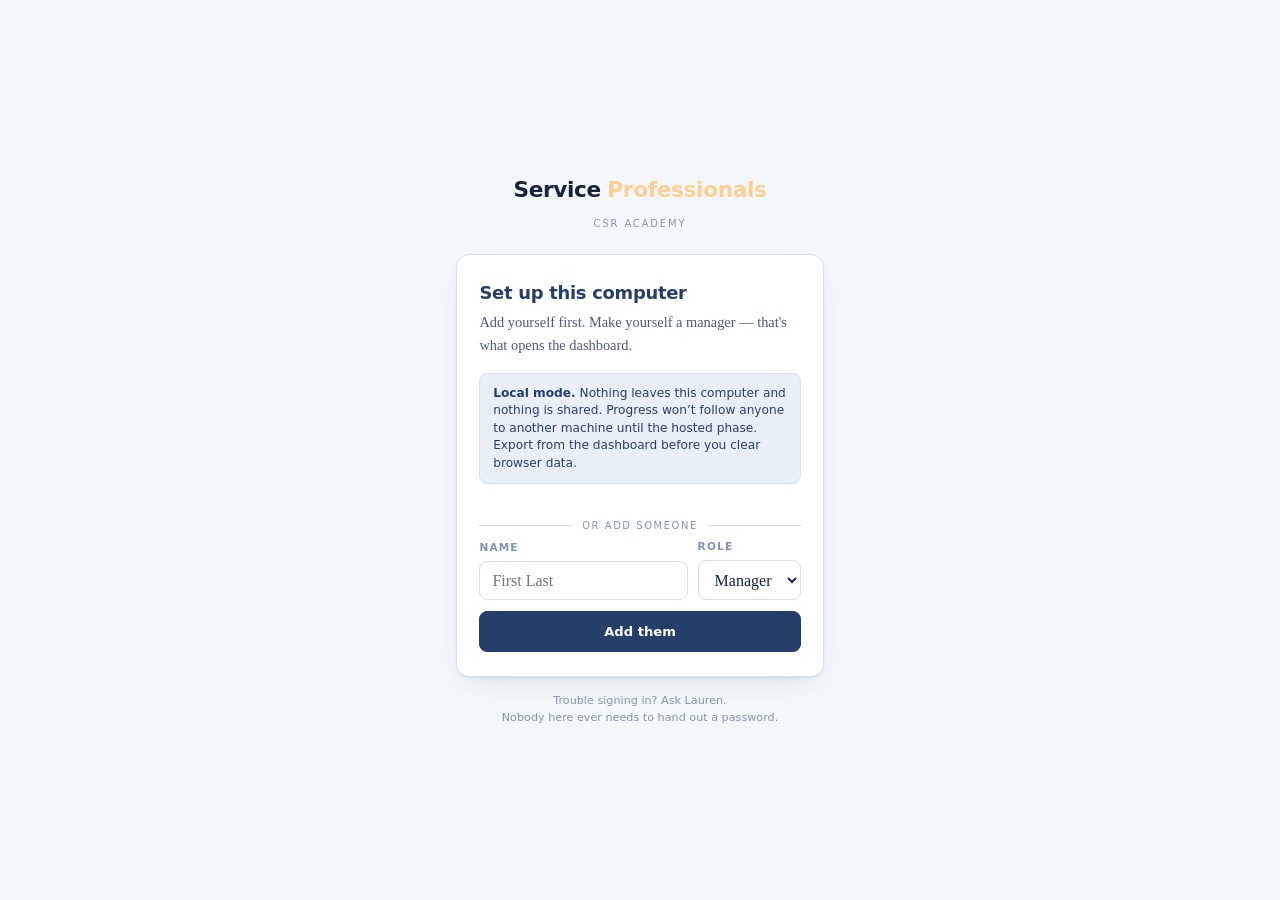
==== public/index.html @ 9e1156f3 "CSR Academy: 13-day workbook, local backend, manager dashboard The book, the dashboard and the data " ====
<!doctype html>
<html lang="en">
<head>
<meta charset="utf-8">
<meta name="viewport" content="width=device-width, initial-scale=1">
<title>Sign in — Service Professionals CSR Academy</title>
<link rel="stylesheet" href="assets/sp-brand.css">
<style>
  body{min-height:100vh;display:grid;place-items:center;padding:1.25rem}
  .wrap{width:100%;max-width:23rem}
  .crest{text-align:center;margin-bottom:1.4rem}
  .crest .crest-mark{justify-content:center;font-size:1.35rem}
  .crest .eyebrow{margin-top:.5rem;color:var(--ink-faint)}
  .card{background:var(--card);border:1px solid var(--rule);border-radius:13px;
        box-shadow:var(--shadow);padding:1.5rem 1.4rem}
  .card > form{display:grid;gap:.9rem}
  h1{font-size:1.12rem;font-weight:800;letter-spacing:-.015em;color:var(--navy)}
  .sub{font-size:.9rem;color:var(--ink-soft);margin-top:.2rem}
  .row{display:flex;align-items:center;gap:.75rem;flex-wrap:wrap}
  .row .spacer{flex:1}
  .link{background:none;border:0;padding:0;font-family:var(--sans);font-size:.76rem;
        color:var(--cyan-ink);text-decoration:underline}
  .foot{margin-top:1rem;text-align:center;font-family:var(--sans);font-size:.7rem;color:var(--ink-faint);line-height:1.5}
  .pane[hidden]{display:none}

  /* Google is the path everyone takes; it gets the whole width. */
  .gbtn{display:flex;align-items:center;justify-content:center;gap:.6rem;width:100%;
        margin-top:1.1rem;padding:.7rem .95rem;border-radius:9px;
        background:var(--card);border:1px solid var(--rule);
        font-family:var(--sans);font-size:.9rem;font-weight:600;color:var(--ink)}
  .gbtn:hover{border-color:var(--cyan);box-shadow:0 0 0 3px var(--cyan-wash)}
  .gbtn[disabled]{opacity:.55;cursor:not-allowed}
  .gbtn svg{width:1.05rem;height:1.05rem;flex:none}

  .or{display:flex;align-items:center;gap:.6rem;margin:1.1rem 0 .2rem;
      font-family:var(--sans);font-size:.62rem;letter-spacing:.16em;text-transform:uppercase;color:var(--ink-faint)}
  .or::before,.or::after{content:"";flex:1;height:1px;background:var(--rule)}
  .fallback[hidden]{display:none}
  .busy{display:grid;gap:.5rem;place-items:center;padding:1.6rem 0;text-align:center}
  .busy .sub{margin:0}
  .spin{width:1.3rem;height:1.3rem;border-radius:50%;border:2px solid var(--rule);
        border-top-color:var(--cyan);animation:sp .8s linear infinite}
  @keyframes sp{to{transform:rotate(360deg)}}
  @media (prefers-reduced-motion:reduce){.spin{animation-duration:2.4s}}

  /* local mode */
  .who-list{display:grid;gap:.4rem;margin-top:1rem}
  .who-btn{display:flex;align-items:center;gap:.6rem;width:100%;text-align:left;
           padding:.6rem .8rem;border-radius:9px;background:var(--card);border:1px solid var(--rule);
           font-family:var(--sans);font-size:.9rem;font-weight:600;color:var(--ink)}
  .who-btn:hover{border-color:var(--cyan);box-shadow:0 0 0 3px var(--cyan-wash)}
  .who-btn .tag{margin-left:auto;font-size:.6rem;letter-spacing:.12em;text-transform:uppercase;
                font-weight:700;color:var(--ink-faint)}
  .who-btn .tag.mgr{color:var(--orange-ink)}
  .addbox{display:grid;gap:.7rem;margin-top:.3rem}
  .addbox .row2{display:grid;grid-template-columns:1fr auto;gap:.6rem;align-items:end}
</style>
</head>
<body>
<div class="wrap">
  <div class="crest">
    <div class="crest-mark"><b>Service</b><span>Professionals</span></div>
    <div class="eyebrow">CSR Academy</div>
  </div>

  <div class="card">
    <!-- coming back from Google, or checking an existing session -->
    <div class="pane" id="paneBusy">
      <div class="busy">
        <div class="spin" aria-hidden="true"></div>
        <p class="sub" id="busyText">Signing you in…</p>
      </div>
    </div>

    <!-- local mode: say who you are. No password, because there is nothing
         here a person holding this laptop doesn't already have. -->
    <div class="pane" id="paneLocal" hidden>
      <h1 id="localTitle">Who&rsquo;s using this computer?</h1>
      <p class="sub" id="localSub">Everything saves in this browser, on this machine.</p>

      <div class="msg info" style="margin-top:1rem;font-size:.76rem">
        <b>Local mode.</b> Nothing leaves this computer and nothing is shared.
        Progress won&rsquo;t follow anyone to another machine until the hosted
        phase. Export from the dashboard before you clear browser data.
      </div>

      <div class="msg err" id="errLocal" hidden style="margin-top:.7rem"></div>

      <div class="who-list" id="whoList"></div>

      <div class="or" id="addDivider">or add someone</div>
      <form class="addbox" id="formAdd">
        <div class="row2">
          <div class="field">
            <label for="newName">Name</label>
            <input id="newName" type="text" autocomplete="off" required placeholder="First Last">
          </div>
          <div class="field">
            <label for="newRole">Role</label>
            <select id="newRole">
              <option value="rep">Rep</option>
              <option value="manager">Manager</option>
            </select>
          </div>
        </div>
        <button type="submit" class="btn primary" id="btnAdd">Add them</button>
      </form>
    </div>

    <!-- sign in -->
    <div class="pane" id="paneSignIn" hidden>
      <h1>Sign in</h1>
      <p class="sub">Your workbook saves to your account, so you can pick up where you left off on any computer.</p>

      <div class="msg err" id="errTop" hidden style="margin-top:1rem"></div>

      <button type="button" class="gbtn" id="btnGoogle">
        <svg viewBox="0 0 18 18" aria-hidden="true">
          <path fill="#4285F4" d="M17.64 9.2c0-.64-.06-1.25-.16-1.84H9v3.48h4.84a4.14 4.14 0 0 1-1.8 2.72v2.26h2.92c1.7-1.57 2.68-3.88 2.68-6.62z"/>
          <path fill="#34A853" d="M9 18c2.43 0 4.47-.8 5.96-2.18l-2.92-2.26c-.8.54-1.84.86-3.04.86-2.34 0-4.32-1.58-5.03-3.7H.96v2.33A9 9 0 0 0 9 18z"/>
          <path fill="#FBBC05" d="M3.97 10.72a5.4 5.4 0 0 1 0-3.44V4.95H.96a9 9 0 0 0 0 8.1l3-2.33z"/>
          <path fill="#EA4335" d="M9 3.58c1.32 0 2.5.45 3.44 1.35l2.58-2.58C13.46.9 11.43 0 9 0A9 9 0 0 0 .96 4.95l3.01 2.33C4.68 5.16 6.66 3.58 9 3.58z"/>
        </svg>
        Sign in with Google
      </button>
      <p class="sub" style="margin-top:.55rem;font-size:.78rem;text-align:center">
        Use your <b>@service-professionals.com</b> account.
      </p>

      <div class="or">or</div>
      <div class="row" style="justify-content:center">
        <button type="button" class="link" id="toEmail">Sign in with email and password instead</button>
      </div>

      <div class="fallback" id="fallback" hidden>
        <form id="formSignIn" style="margin-top:1rem">
          <div class="msg err" id="errSignIn" hidden></div>
          <div class="field">
            <label for="email">Work email</label>
            <input id="email" type="email" autocomplete="username" required>
          </div>
          <div class="field">
            <label for="password">Password</label>
            <input id="password" type="password" autocomplete="current-password" required>
          </div>
          <div class="row">
            <button type="submit" class="btn primary" id="btnSignIn">Sign in</button>
            <span class="spacer"></span>
            <button type="button" class="link" id="toReset">Forgot password</button>
          </div>
        </form>
      </div>
    </div>

    <!-- request a reset -->
    <div class="pane" id="paneReset" hidden>
      <h1>Reset your password</h1>
      <p class="sub">We&rsquo;ll email you a link to set a new one. This is only for email sign-in &mdash; Google accounts don&rsquo;t have a password here.</p>
      <form id="formReset" style="margin-top:1.1rem">
        <div class="msg err" id="errReset" hidden></div>
        <div class="msg ok" id="okReset" hidden></div>
        <div class="field">
          <label for="resetEmail">Work email</label>
          <input id="resetEmail" type="email" autocomplete="username" required>
        </div>
        <div class="row">
          <button type="submit" class="btn primary" id="btnReset">Send the link</button>
          <span class="spacer"></span>
          <button type="button" class="link" id="backToSignIn">Back to sign in</button>
        </div>
      </form>
    </div>

    <!-- set a new password (arrived from the emailed link) -->
    <div class="pane" id="paneNew" hidden>
      <h1>Choose a new password</h1>
      <p class="sub">At least 10 characters. Use something you don&rsquo;t use anywhere else.</p>
      <form id="formNew" style="margin-top:1.1rem">
        <div class="msg err" id="errNew" hidden></div>
        <div class="field">
          <label for="newPassword">New password</label>
          <input id="newPassword" type="password" autocomplete="new-password" minlength="10" required>
        </div>
        <div class="field">
          <label for="newPassword2">Type it again</label>
          <input id="newPassword2" type="password" autocomplete="new-password" minlength="10" required>
        </div>
        <button type="submit" class="btn primary" id="btnNew">Save and continue</button>
      </form>
    </div>
  </div>

  <p class="foot">Trouble signing in? Ask Lauren.<br>Nobody here ever needs to hand out a password.</p>
</div>

<script src="assets/sp-config.js"></script>
<script src="assets/sp-api.js"></script>
<script src="assets/sp-local.js"></script>
<script>
(function () {
  "use strict";
  var $ = function (id) { return document.getElementById(id); };
  var PANES = ["paneBusy", "paneLocal", "paneSignIn", "paneReset", "paneNew"];
  var local = !!(window.SP && SP.isLocal && SP.isLocal());

  function pane(name) {
    PANES.forEach(function (p) { $(p).hidden = (p !== name); });
  }
  function show(el, text) { el.textContent = text; el.hidden = false; }
  function hide(el) { el.hidden = true; }

  function land() {
    /* managers go to the dashboard, reps go to the book */
    location.href = SP.isManager() ? "dashboard.html" : "book.html";
  }

  function toSignIn(message) {
    pane("paneSignIn");
    if (message) show($("errTop"), message); else hide($("errTop"));
  }

  function esc(s) {
    return String(s == null ? "" : s).replace(/[&<>"]/g, function (c) {
      return { "&": "&amp;", "<": "&lt;", ">": "&gt;", '"': "&quot;" }[c];
    });
  }

  if (!SP.configured()) {
    /* Only reachable if assets/sp-local.js failed to load. */
    toSignIn("Something didn't load — assets/sp-local.js is missing. Reload the page.");
    $("btnGoogle").disabled = true;
    $("btnSignIn").disabled = true;
    return;
  }

  /* ================================ local =============================== */
  if (local) {
    var firstRun = false;

    function renderWho() {
      return SP.listPeople().then(function (people) {
        firstRun = !people.length;
        $("localTitle").textContent = firstRun ? "Set up this computer" : "Who’s using this computer?";
        $("localSub").textContent = firstRun
          ? "Add yourself first. Make yourself a manager — that's what opens the dashboard."
          : "Everything saves in this browser, on this machine.";
        $("whoList").innerHTML = people.map(function (p) {
          return '<button type="button" class="who-btn" data-who="' + esc(p.id) + '">' +
            esc(p.full_name || "(no name)") +
            '<span class="tag' + (p.role === "manager" ? " mgr" : "") + '">' +
            esc(p.role) + "</span></button>";
        }).join("");
        $("addDivider").hidden = firstRun;
        $("newRole").value = firstRun ? "manager" : "rep";
        pane("paneLocal");
      });
    }

    $("whoList").addEventListener("click", function (e) {
      var b = e.target.closest("[data-who]");
      if (!b) return;
      hide($("errLocal"));
      b.disabled = true;
      SP.signInAs(b.dataset.who).then(land, function (err) {
        b.disabled = false;
        show($("errLocal"), err.message);
      });
    });

    $("formAdd").addEventListener("submit", function (e) {
      e.preventDefault();
      hide($("errLocal"));
      var name = $("newName").value.trim();
      if (!name) return;
      var wasFirst = firstRun;
      $("btnAdd").disabled = true;
      SP.createPerson(name, $("newRole").value).then(function (p) {
        $("btnAdd").disabled = false;
        $("newName").value = "";
        /* Setting up for the first time? That person is you — go straight in.
           Adding the rest of the team? Stay here and keep adding. */
        if (wasFirst) return SP.signInAs(p.id).then(land);
        return renderWho();
      }, function (err) {
        $("btnAdd").disabled = false;
        show($("errLocal"), err.message);
      });
    });

    if (SP.signedIn()) {
      pane("paneBusy");
      $("busyText").textContent = "Opening your book…";
      SP.loadProfile().then(function (p) {
        if (p) { land(); return; }
        return SP.signOut().then(renderWho);
      }, renderWho);
    } else {
      renderWho();
    }
    return;
  }

  /* ---- boot: work out what kind of visit this is ----
     A password-reset link is the ONLY thing that gets the new-password screen.
     Google's callback also carries tokens, and used to be mistaken for one. */
  SP.finishSignIn().then(function (r) {
    if (r.kind === "recovery") { pane("paneNew"); return; }
    if (r.kind === "error")    { toSignIn(r.message); return; }
    if (r.kind === "signedin" || SP.signedIn()) {
      $("busyText").textContent = r.kind === "signedin" ? "Signing you in…" : "Checking your session…";
      pane("paneBusy");
      SP.loadProfile().then(function (p) {
        if (!p) { toSignIn("Your account exists but has no profile yet. Tell Lauren."); return; }
        land();
      }, function (err) {
        SP.signOut();
        toSignIn(/not signed in|jwt|token/i.test(err.message || "") ? "" : err.message);
      });
      return;
    }
    toSignIn();
  });

  /* ---- Google ---- */
  $("btnGoogle").addEventListener("click", function () {
    hide($("errTop"));
    this.disabled = true;
    SP.signInWithGoogle().catch(function (err) {
      $("btnGoogle").disabled = false;
      show($("errTop"), err.message);
    });
  });

  /* ---- email fallback ---- */
  $("toEmail").addEventListener("click", function () {
    var f = $("fallback");
    f.hidden = !f.hidden;
    this.textContent = f.hidden ? "Sign in with email and password instead" : "Hide email sign-in";
    if (!f.hidden) $("email").focus();
  });

  $("formSignIn").addEventListener("submit", function (e) {
    e.preventDefault();
    hide($("errSignIn"));
    $("btnSignIn").disabled = true;
    $("btnSignIn").textContent = "Signing in…";
    SP.signIn($("email").value, $("password").value).then(land, function (err) {
      $("btnSignIn").disabled = false;
      $("btnSignIn").textContent = "Sign in";
      var m = /invalid login/i.test(err.message)
        ? "That email and password don't match. Check for caps lock, or use Sign in with Google."
        : err.message;
      show($("errSignIn"), m);
    });
  });

  $("toReset").addEventListener("click", function () {
    $("resetEmail").value = $("email").value;
    pane("paneReset");
  });
  $("backToSignIn").addEventListener("click", function () {
    pane("paneSignIn");
    $("fallback").hidden = false;
    $("toEmail").textContent = "Hide email sign-in";
  });

  $("formReset").addEventListener("submit", function (e) {
    e.preventDefault();
    hide($("errReset")); hide($("okReset"));
    $("btnReset").disabled = true;
    SP.requestPasswordReset($("resetEmail").value).then(function () {
      $("btnReset").disabled = false;
      show($("okReset"), "Check your email for the reset link. It can take a minute to arrive.");
    }, function (err) {
      $("btnReset").disabled = false;
      show($("errReset"), err.message);
    });
  });

  $("formNew").addEventListener("submit", function (e) {
    e.preventDefault();
    hide($("errNew"));
    if ($("newPassword").value !== $("newPassword2").value) {
      show($("errNew"), "Those two passwords don't match.");
      return;
    }
    $("btnNew").disabled = true;
    SP.setPassword($("newPassword").value).then(function () {
      return SP.loadProfile();
    }).then(land, function (err) {
      $("btnNew").disabled = false;
      show($("errNew"), err.message);
    });
  });
})();
</script>
</body>
</html>
---- public/assets/sp-brand.css ----
/* Service Professionals brand tokens — shared by login and dashboard.
   Colors from the company logo guide. Keep in sync with book.html. */
:root{
  --paper:#F4F7FA; --card:#FFFFFF; --card-2:#FBFCFE;
  --ink:#16233A; --ink-soft:#4B5B76; --ink-faint:#8493AB;
  --rule:#D9E0EA; --rule-soft:#E9EEF4;
  --navy:#263F6A; --navy-deep:#1B2E4E; --navy-wash:#E9EFF7;
  --cyan:#009FDA; --cyan-ink:#00749F; --cyan-wash:#E3F4FC;
  --orange:#E37222; --orange-ink:#AF5310; --orange-wash:#FDF0E4;
  --sand:#FBCE92; --sand-wash:#FDF3E3;
  --good:#1E7A5A; --good-wash:#E4F4EE;
  --warn:#B4571A;
  --shadow:0 1px 2px rgba(22,35,58,.06), 0 10px 28px -14px rgba(22,35,58,.22);
  --sans:"Futura","Avenir Next","Century Gothic","Segoe UI",system-ui,-apple-system,sans-serif;
  --serif:"Sitka Text",Charter,"Bitstream Charter",Cambria,Georgia,serif;
  --mono:"IBM Plex Mono",Consolas,"Liberation Mono",ui-monospace,monospace;
}
@media (prefers-color-scheme:dark){
  :root:not([data-theme="light"]){
    --paper:#0E1420; --card:#161F2E; --card-2:#1B2536;
    --ink:#E7EDF6; --ink-soft:#AAB8CD; --ink-faint:#6E7F99;
    --rule:#28364C; --rule-soft:#1F2B3D;
    --navy:#5A87CC; --navy-deep:#0A111C; --navy-wash:#1A2540;
    --cyan:#37B8EC; --cyan-ink:#79CFF4; --cyan-wash:#122A3A;
    --orange:#F08B45; --orange-ink:#F6AE73; --orange-wash:#2C1F13;
    --sand:#E4C48F; --sand-wash:#241D12;
    --good:#57C79C; --good-wash:#12271F;
    --warn:#F0A164;
    --shadow:0 1px 2px rgba(0,0,0,.35), 0 12px 30px -14px rgba(0,0,0,.6);
  }
}
:root[data-theme="dark"]{
  --paper:#0E1420; --card:#161F2E; --card-2:#1B2536;
  --ink:#E7EDF6; --ink-soft:#AAB8CD; --ink-faint:#6E7F99;
  --rule:#28364C; --rule-soft:#1F2B3D;
  --navy:#5A87CC; --navy-deep:#0A111C; --navy-wash:#1A2540;
  --cyan:#37B8EC; --cyan-ink:#79CFF4; --cyan-wash:#122A3A;
  --orange:#F08B45; --orange-ink:#F6AE73; --orange-wash:#2C1F13;
  --sand:#E4C48F; --sand-wash:#241D12;
  --good:#57C79C; --good-wash:#12271F;
  --warn:#F0A164;
  --shadow:0 1px 2px rgba(0,0,0,.35), 0 12px 30px -14px rgba(0,0,0,.6);
}

*{box-sizing:border-box}
body{margin:0;background:var(--paper);color:var(--ink);font-family:var(--serif);font-size:16.5px;line-height:1.6}
h1,h2,h3,h4,.u-sans{font-family:var(--sans);margin:0}
p{margin:0}
a{color:var(--cyan-ink)}
button{font:inherit;color:inherit;cursor:pointer}
:focus-visible{outline:2.5px solid var(--cyan);outline-offset:2px;border-radius:3px}

.crest-mark{display:flex;align-items:baseline;gap:.4rem;font-family:var(--sans)}
.crest-mark b{font-weight:800;letter-spacing:-.015em}
.crest-mark span{font-weight:600;letter-spacing:-.015em;color:var(--sand)}
.eyebrow{font-family:var(--sans);font-size:.62rem;letter-spacing:.19em;text-transform:uppercase}

.btn{font-family:var(--sans);font-size:.82rem;font-weight:600;background:var(--card);color:var(--ink);
     border:1px solid var(--rule);border-radius:8px;padding:.55rem .95rem}
.btn:hover{border-color:var(--cyan);color:var(--cyan-ink)}
.btn.primary{background:var(--navy);color:#fff;border-color:var(--navy)}
.btn.primary:hover{background:var(--cyan);border-color:var(--cyan);color:#04283A}
.btn[disabled]{opacity:.55;cursor:not-allowed}
.btn.ghost{background:transparent;border-style:dashed}

.field{display:grid;gap:.3rem}
.field label{font-family:var(--sans);font-size:.66rem;letter-spacing:.11em;text-transform:uppercase;
             color:var(--ink-faint);font-weight:700}
.field input,.field textarea,.field select{
  width:100%;font-family:var(--serif);font-size:1rem;color:var(--ink);background:var(--card);
  border:1px solid var(--rule);border-radius:8px;padding:.6rem .75rem}
.field input:focus,.field textarea:focus{border-color:var(--cyan);box-shadow:0 0 0 3px var(--cyan-wash);outline:none}

.msg{border-radius:8px;padding:.65rem .8rem;font-family:var(--sans);font-size:.82rem;line-height:1.45}
.msg.err{background:var(--orange-wash);color:var(--orange-ink);border:1px solid var(--orange)}
.msg.ok{background:var(--good-wash);color:var(--good);border:1px solid var(--good)}
.msg.info{background:var(--navy-wash);color:var(--navy);border:1px solid var(--rule)}
.msg[hidden]{display:none}
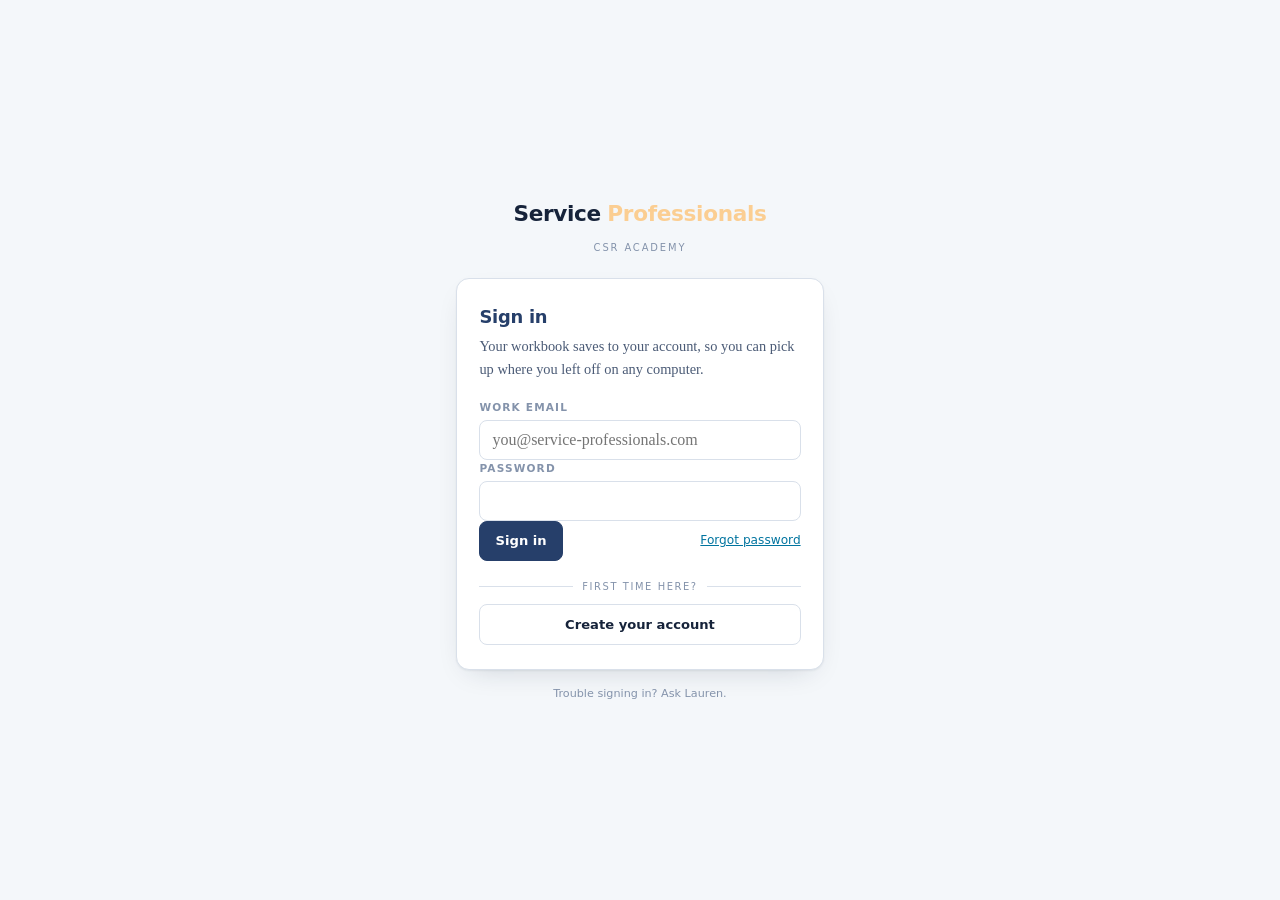
==== commit 13f3345d: "Switch auth to self-service email signup, drop Google SSO Reps create their own account with their w" ====
--- a/public/index.html
+++ b/public/index.html
@@ -22,20 +22,11 @@
         color:var(--cyan-ink);text-decoration:underline}
   .foot{margin-top:1rem;text-align:center;font-family:var(--sans);font-size:.7rem;color:var(--ink-faint);line-height:1.5}
   .pane[hidden]{display:none}
-
-  /* Google is the path everyone takes; it gets the whole width. */
-  .gbtn{display:flex;align-items:center;justify-content:center;gap:.6rem;width:100%;
-        margin-top:1.1rem;padding:.7rem .95rem;border-radius:9px;
-        background:var(--card);border:1px solid var(--rule);
-        font-family:var(--sans);font-size:.9rem;font-weight:600;color:var(--ink)}
-  .gbtn:hover{border-color:var(--cyan);box-shadow:0 0 0 3px var(--cyan-wash)}
-  .gbtn[disabled]{opacity:.55;cursor:not-allowed}
-  .gbtn svg{width:1.05rem;height:1.05rem;flex:none}
-
-  .or{display:flex;align-items:center;gap:.6rem;margin:1.1rem 0 .2rem;
+  .hint{font-family:var(--sans);font-size:.7rem;color:var(--ink-faint);margin-top:-.4rem;line-height:1.45}
+
+  .or{display:flex;align-items:center;gap:.6rem;margin:1.1rem 0 .6rem;
       font-family:var(--sans);font-size:.62rem;letter-spacing:.16em;text-transform:uppercase;color:var(--ink-faint)}
   .or::before,.or::after{content:"";flex:1;height:1px;background:var(--rule)}
-  .fallback[hidden]{display:none}
   .busy{display:grid;gap:.5rem;place-items:center;padding:1.6rem 0;text-align:center}
   .busy .sub{margin:0}
   .spin{width:1.3rem;height:1.3rem;border-radius:50%;border:2px solid var(--rule);
@@ -64,28 +55,26 @@
   </div>
 
   <div class="card">
-    <!-- coming back from Google, or checking an existing session -->
+    <!-- checking an existing session, or coming back from a link -->
     <div class="pane" id="paneBusy">
       <div class="busy">
         <div class="spin" aria-hidden="true"></div>
-        <p class="sub" id="busyText">Signing you in…</p>
+        <p class="sub" id="busyText">Signing you in&hellip;</p>
       </div>
     </div>
 
-    <!-- local mode: say who you are. No password, because there is nothing
-         here a person holding this laptop doesn't already have. -->
+    <!-- local mode: say who you are -->
     <div class="pane" id="paneLocal" hidden>
       <h1 id="localTitle">Who&rsquo;s using this computer?</h1>
       <p class="sub" id="localSub">Everything saves in this browser, on this machine.</p>
 
       <div class="msg info" style="margin-top:1rem;font-size:.76rem">
         <b>Local mode.</b> Nothing leaves this computer and nothing is shared.
-        Progress won&rsquo;t follow anyone to another machine until the hosted
-        phase. Export from the dashboard before you clear browser data.
+        Progress won&rsquo;t follow anyone to another machine. Export from the
+        dashboard before you clear browser data.
       </div>
 
       <div class="msg err" id="errLocal" hidden style="margin-top:.7rem"></div>
-
       <div class="who-list" id="whoList"></div>
 
       <div class="or" id="addDivider">or add someone</div>
@@ -107,55 +96,69 @@
       </form>
     </div>
 
-    <!-- sign in -->
+    <!-- hosted: sign in -->
     <div class="pane" id="paneSignIn" hidden>
       <h1>Sign in</h1>
       <p class="sub">Your workbook saves to your account, so you can pick up where you left off on any computer.</p>
 
       <div class="msg err" id="errTop" hidden style="margin-top:1rem"></div>
-
-      <button type="button" class="gbtn" id="btnGoogle">
-        <svg viewBox="0 0 18 18" aria-hidden="true">
-          <path fill="#4285F4" d="M17.64 9.2c0-.64-.06-1.25-.16-1.84H9v3.48h4.84a4.14 4.14 0 0 1-1.8 2.72v2.26h2.92c1.7-1.57 2.68-3.88 2.68-6.62z"/>
-          <path fill="#34A853" d="M9 18c2.43 0 4.47-.8 5.96-2.18l-2.92-2.26c-.8.54-1.84.86-3.04.86-2.34 0-4.32-1.58-5.03-3.7H.96v2.33A9 9 0 0 0 9 18z"/>
-          <path fill="#FBBC05" d="M3.97 10.72a5.4 5.4 0 0 1 0-3.44V4.95H.96a9 9 0 0 0 0 8.1l3-2.33z"/>
-          <path fill="#EA4335" d="M9 3.58c1.32 0 2.5.45 3.44 1.35l2.58-2.58C13.46.9 11.43 0 9 0A9 9 0 0 0 .96 4.95l3.01 2.33C4.68 5.16 6.66 3.58 9 3.58z"/>
-        </svg>
-        Sign in with Google
-      </button>
-      <p class="sub" style="margin-top:.55rem;font-size:.78rem;text-align:center">
-        Use your <b>@service-professionals.com</b> account.
-      </p>
-
-      <div class="or">or</div>
-      <div class="row" style="justify-content:center">
-        <button type="button" class="link" id="toEmail">Sign in with email and password instead</button>
-      </div>
-
-      <div class="fallback" id="fallback" hidden>
-        <form id="formSignIn" style="margin-top:1rem">
-          <div class="msg err" id="errSignIn" hidden></div>
-          <div class="field">
-            <label for="email">Work email</label>
-            <input id="email" type="email" autocomplete="username" required>
-          </div>
-          <div class="field">
-            <label for="password">Password</label>
-            <input id="password" type="password" autocomplete="current-password" required>
-          </div>
-          <div class="row">
-            <button type="submit" class="btn primary" id="btnSignIn">Sign in</button>
-            <span class="spacer"></span>
-            <button type="button" class="link" id="toReset">Forgot password</button>
-          </div>
-        </form>
-      </div>
-    </div>
-
-    <!-- request a reset -->
+      <div class="msg ok" id="okTop" hidden style="margin-top:1rem"></div>
+
+      <form id="formSignIn" style="margin-top:1.1rem">
+        <div class="field">
+          <label for="email">Work email</label>
+          <input id="email" type="email" autocomplete="username" required
+                 placeholder="you@service-professionals.com">
+        </div>
+        <div class="field">
+          <label for="password">Password</label>
+          <input id="password" type="password" autocomplete="current-password" required>
+        </div>
+        <div class="row">
+          <button type="submit" class="btn primary" id="btnSignIn">Sign in</button>
+          <span class="spacer"></span>
+          <button type="button" class="link" id="toReset">Forgot password</button>
+        </div>
+      </form>
+
+      <div class="or">first time here?</div>
+      <button type="button" class="btn" id="toSignUp" style="width:100%">Create your account</button>
+    </div>
+
+    <!-- hosted: create an account -->
+    <div class="pane" id="paneSignUp" hidden>
+      <h1>Create your account</h1>
+      <p class="sub">Use your Service Professionals email and pick your own password. Nobody hands you one.</p>
+
+      <form id="formSignUp" style="margin-top:1.1rem">
+        <div class="msg err" id="errSignUp" hidden></div>
+        <div class="field">
+          <label for="suEmail">Work email</label>
+          <input id="suEmail" type="email" autocomplete="username" required
+                 placeholder="you@service-professionals.com">
+        </div>
+        <p class="hint">Has to end in @service-professionals.com.</p>
+        <div class="field">
+          <label for="suPassword">Choose a password</label>
+          <input id="suPassword" type="password" autocomplete="new-password" minlength="10" required>
+        </div>
+        <p class="hint">At least 10 characters, and not one you use anywhere else.</p>
+        <div class="field">
+          <label for="suPassword2">Type it again</label>
+          <input id="suPassword2" type="password" autocomplete="new-password" minlength="10" required>
+        </div>
+        <div class="row">
+          <button type="submit" class="btn primary" id="btnSignUp">Create account</button>
+          <span class="spacer"></span>
+          <button type="button" class="link" id="backFromSignUp">Back to sign in</button>
+        </div>
+      </form>
+    </div>
+
+    <!-- hosted: request a reset -->
     <div class="pane" id="paneReset" hidden>
       <h1>Reset your password</h1>
-      <p class="sub">We&rsquo;ll email you a link to set a new one. This is only for email sign-in &mdash; Google accounts don&rsquo;t have a password here.</p>
+      <p class="sub">We&rsquo;ll email you a link to set a new one.</p>
       <form id="formReset" style="margin-top:1.1rem">
         <div class="msg err" id="errReset" hidden></div>
         <div class="msg ok" id="okReset" hidden></div>
@@ -169,9 +172,12 @@
           <button type="button" class="link" id="backToSignIn">Back to sign in</button>
         </div>
       </form>
-    </div>
-
-    <!-- set a new password (arrived from the emailed link) -->
+      <p class="hint" style="margin-top:.8rem">
+        If the email doesn&rsquo;t turn up, ask Lauren &mdash; she can reset it for you directly.
+      </p>
+    </div>
+
+    <!-- hosted: set a new password (arrived from the emailed link) -->
     <div class="pane" id="paneNew" hidden>
       <h1>Choose a new password</h1>
       <p class="sub">At least 10 characters. Use something you don&rsquo;t use anywhere else.</p>
@@ -190,7 +196,7 @@
     </div>
   </div>
 
-  <p class="foot">Trouble signing in? Ask Lauren.<br>Nobody here ever needs to hand out a password.</p>
+  <p class="foot">Trouble signing in? Ask Lauren.</p>
 </div>
 
 <script src="assets/sp-config.js"></script>
@@ -200,35 +206,31 @@
 (function () {
   "use strict";
   var $ = function (id) { return document.getElementById(id); };
-  var PANES = ["paneBusy", "paneLocal", "paneSignIn", "paneReset", "paneNew"];
+  var PANES = ["paneBusy", "paneLocal", "paneSignIn", "paneSignUp", "paneReset", "paneNew"];
   var local = !!(window.SP && SP.isLocal && SP.isLocal());
 
-  function pane(name) {
-    PANES.forEach(function (p) { $(p).hidden = (p !== name); });
-  }
+  function pane(name) { PANES.forEach(function (p) { $(p).hidden = (p !== name); }); }
   function show(el, text) { el.textContent = text; el.hidden = false; }
   function hide(el) { el.hidden = true; }
+  function esc(s) {
+    return String(s == null ? "" : s).replace(/[&<>"]/g, function (c) {
+      return { "&": "&amp;", "<": "&lt;", ">": "&gt;", '"': "&quot;" }[c];
+    });
+  }
 
   function land() {
     /* managers go to the dashboard, reps go to the book */
     location.href = SP.isManager() ? "dashboard.html" : "book.html";
   }
 
-  function toSignIn(message) {
+  function toSignIn(message, okMessage) {
     pane("paneSignIn");
     if (message) show($("errTop"), message); else hide($("errTop"));
+    if (okMessage) show($("okTop"), okMessage); else hide($("okTop"));
   }
 
-  function esc(s) {
-    return String(s == null ? "" : s).replace(/[&<>"]/g, function (c) {
-      return { "&": "&amp;", "<": "&lt;", ">": "&gt;", '"': "&quot;" }[c];
-    });
-  }
-
   if (!SP.configured()) {
-    /* Only reachable if assets/sp-local.js failed to load. */
     toSignIn("Something didn't load — assets/sp-local.js is missing. Reload the page.");
-    $("btnGoogle").disabled = true;
     $("btnSignIn").disabled = true;
     return;
   }
@@ -237,7 +239,7 @@
   if (local) {
     var firstRun = false;
 
-    function renderWho() {
+    var renderWho = function () {
       return SP.listPeople().then(function (people) {
         firstRun = !people.length;
         $("localTitle").textContent = firstRun ? "Set up this computer" : "Who’s using this computer?";
@@ -254,7 +256,7 @@
         $("newRole").value = firstRun ? "manager" : "rep";
         pane("paneLocal");
       });
-    }
+    };
 
     $("whoList").addEventListener("click", function (e) {
       var b = e.target.closest("[data-who]");
@@ -277,8 +279,6 @@
       SP.createPerson(name, $("newRole").value).then(function (p) {
         $("btnAdd").disabled = false;
         $("newName").value = "";
-        /* Setting up for the first time? That person is you — go straight in.
-           Adding the rest of the team? Stay here and keep adding. */
         if (wasFirst) return SP.signInAs(p.id).then(land);
         return renderWho();
       }, function (err) {
@@ -300,9 +300,9 @@
     return;
   }
 
-  /* ---- boot: work out what kind of visit this is ----
-     A password-reset link is the ONLY thing that gets the new-password screen.
-     Google's callback also carries tokens, and used to be mistaken for one. */
+  /* =============================== hosted =============================== */
+  /* A password-reset link is the ONLY thing that reaches the new-password
+     screen. Any other callback carrying tokens is an ordinary sign-in. */
   SP.finishSignIn().then(function (r) {
     if (r.kind === "recovery") { pane("paneNew"); return; }
     if (r.kind === "error")    { toSignIn(r.message); return; }
@@ -310,7 +310,7 @@
       $("busyText").textContent = r.kind === "signedin" ? "Signing you in…" : "Checking your session…";
       pane("paneBusy");
       SP.loadProfile().then(function (p) {
-        if (!p) { toSignIn("Your account exists but has no profile yet. Tell Lauren."); return; }
+        if (!p) { toSignIn("Your account exists but has no profile row. Tell Lauren."); return; }
         land();
       }, function (err) {
         SP.signOut();
@@ -321,36 +321,45 @@
     toSignIn();
   });
 
-  /* ---- Google ---- */
-  $("btnGoogle").addEventListener("click", function () {
-    hide($("errTop"));
-    this.disabled = true;
-    SP.signInWithGoogle().catch(function (err) {
-      $("btnGoogle").disabled = false;
-      show($("errTop"), err.message);
-    });
-  });
-
-  /* ---- email fallback ---- */
-  $("toEmail").addEventListener("click", function () {
-    var f = $("fallback");
-    f.hidden = !f.hidden;
-    this.textContent = f.hidden ? "Sign in with email and password instead" : "Hide email sign-in";
-    if (!f.hidden) $("email").focus();
-  });
-
   $("formSignIn").addEventListener("submit", function (e) {
     e.preventDefault();
-    hide($("errSignIn"));
+    hide($("errTop")); hide($("okTop"));
     $("btnSignIn").disabled = true;
     $("btnSignIn").textContent = "Signing in…";
     SP.signIn($("email").value, $("password").value).then(land, function (err) {
       $("btnSignIn").disabled = false;
       $("btnSignIn").textContent = "Sign in";
       var m = /invalid login/i.test(err.message)
-        ? "That email and password don't match. Check for caps lock, or use Sign in with Google."
+        ? "That email and password don't match. Check caps lock, or use Forgot password."
         : err.message;
-      show($("errSignIn"), m);
+      show($("errTop"), m);
+    });
+  });
+
+  $("toSignUp").addEventListener("click", function () {
+    $("suEmail").value = $("email").value;
+    hide($("errSignUp"));
+    pane("paneSignUp");
+    $("suEmail").focus();
+  });
+  $("backFromSignUp").addEventListener("click", function () { toSignIn(); });
+
+  $("formSignUp").addEventListener("submit", function (e) {
+    e.preventDefault();
+    hide($("errSignUp"));
+    if ($("suPassword").value !== $("suPassword2").value) {
+      show($("errSignUp"), "Those two passwords don't match.");
+      return;
+    }
+    $("btnSignUp").disabled = true;
+    $("btnSignUp").textContent = "Creating…";
+    SP.signUp($("suEmail").value, $("suPassword").value).then(land, function (err) {
+      $("btnSignUp").disabled = false;
+      $("btnSignUp").textContent = "Create account";
+      /* "check your email" is good news, not a failure — show it as such on the
+         sign-in pane rather than as a red error here. */
+      if (err.needsConfirmation) { toSignIn("", err.message); return; }
+      show($("errSignUp"), err.message);
     });
   });
 
@@ -358,11 +367,7 @@
     $("resetEmail").value = $("email").value;
     pane("paneReset");
   });
-  $("backToSignIn").addEventListener("click", function () {
-    pane("paneSignIn");
-    $("fallback").hidden = false;
-    $("toEmail").textContent = "Hide email sign-in";
-  });
+  $("backToSignIn").addEventListener("click", function () { toSignIn(); });
 
   $("formReset").addEventListener("submit", function (e) {
     e.preventDefault();
